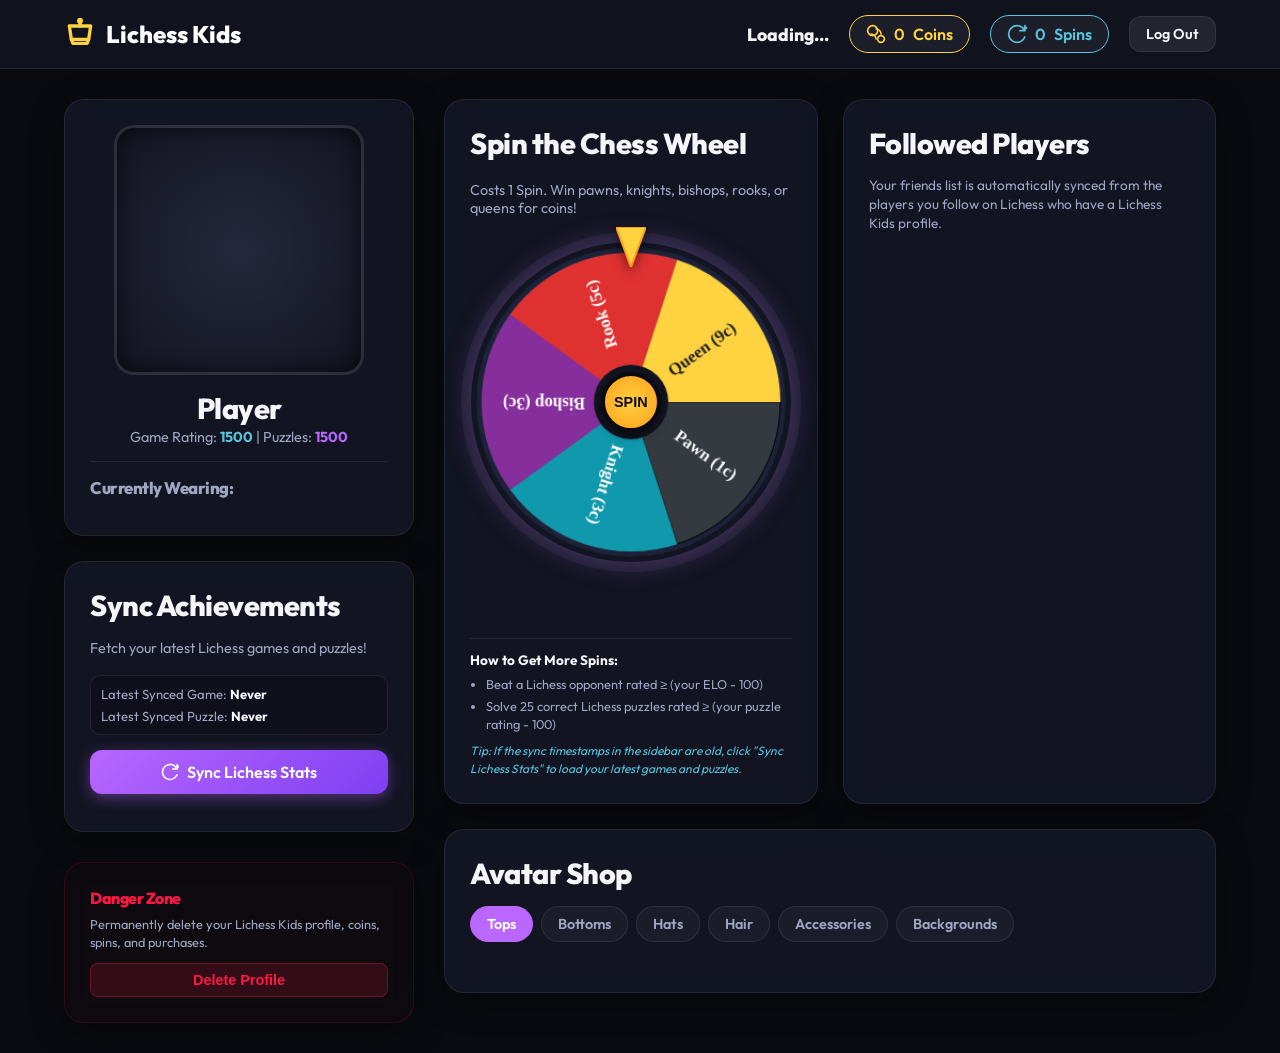
==== static/dashboard.html @ aee36e1f "Implement dual-timestamp incremental sync, update game query parameters, relocate spins criteria, an" ====
<!DOCTYPE html>
<html lang="en">
<head>
    <meta charset="UTF-8">
    <meta name="viewport" content="width=device-width, initial-scale=1.0">
    <title>Lichess Kids Dashboard</title>
    <link rel="stylesheet" href="/static/style.css">
    <style>
        /* Extra styles specific to dashboard layout */
        .shop-tab-content {
            display: none;
        }
        .shop-tab-content.active {
            display: grid;
        }
        .unequip-btn {
            background: rgba(255, 23, 68, 0.15);
            color: var(--error);
            border: 1px solid rgba(255, 23, 68, 0.3);
            border-radius: 8px;
            padding: 4px 8px;
            font-size: 0.8rem;
            cursor: pointer;
            font-weight: 600;
        }
        .unequip-btn:hover {
            background: rgba(255, 23, 68, 0.25);
        }
        .clickable-card {
            cursor: pointer;
            transition: transform 0.2s, box-shadow 0.2s, border-color 0.2s;
        }
        .clickable-card:hover {
            transform: translateY(-2px);
            box-shadow: 0 8px 30px var(--accent-glow);
            border-color: var(--accent);
        }
        .btn-danger {
            background: rgba(255, 23, 68, 0.15);
            color: var(--error);
            border: 1px solid rgba(255, 23, 68, 0.3);
            font-weight: 600;
            cursor: pointer;
            border-radius: 8px;
            transition: all 0.2s ease;
        }
        .btn-danger:hover {
            background: rgba(255, 23, 68, 0.25);
            border-color: rgba(255, 23, 68, 0.5);
            box-shadow: 0 4px 15px rgba(255, 23, 68, 0.2);
        }
    </style>
</head>
<body>
    <header>
        <div class="logo-container">
            <svg width="32" height="32" viewBox="0 0 24 24" fill="none" stroke="var(--queen-color)" stroke-width="2.5" stroke-linecap="round" stroke-linejoin="round"><path d="M4 6h16l-1.5 10H5.5L4 6z"></path><path d="m5.5 16 1.2 3h10.6l1.2-3"></path><path d="M12 2v4"></path><circle cx="12" cy="2" r="1"></circle></svg>
            Lichess Kids
        </div>
        <div class="user-status">
            <div id="username-display" style="font-weight: 800; font-size: 1.1rem; color: var(--text-primary);">Loading...</div>
            <div class="stat-chip coins-chip">
                <svg width="20" height="20" viewBox="0 0 24 24" fill="none" stroke="currentColor" stroke-width="2" stroke-linecap="round" stroke-linejoin="round"><circle cx="8" cy="8" r="6"></circle><circle cx="18" cy="18" r="4"></circle><path d="M12 18a6 6 0 0 0-6-6M18 12a6 6 0 0 0-6-6"></path></svg>
                <span id="coins-display">0</span> Coins
            </div>
            <div class="stat-chip spins-chip">
                <svg width="20" height="20" viewBox="0 0 24 24" fill="none" stroke="currentColor" stroke-width="2" stroke-linecap="round" stroke-linejoin="round"><path d="M21.5 2v6h-6M21.34 15.57a10 10 0 1 1-.57-8.38l5.67-5.67"></path></svg>
                <span id="spins-display">0</span> Spins
            </div>
            <button id="logout-btn" class="btn btn-secondary" style="padding: 8px 16px; font-size: 0.9rem;">Log Out</button>
        </div>
    </header>

    <div class="dashboard-layout">
        <!-- LEFT PANEL: PROFILE, AVATAR PREVIEW, AND SYNC -->
        <div style="display: flex; flex-direction: column; gap: 25px;">
            <!-- Profile / Avatar Section -->
            <div id="profile-card" class="glass-panel" style="display: flex; flex-direction: column; align-items: center; gap: 15px;">
                <div id="avatar-container" class="avatar-preview clickable-card"></div>
                <div style="text-align: center;">
                    <h2 id="profile-name" style="margin-bottom: 2px;">Player</h2>
                    <p style="color: var(--text-secondary); font-size: 0.9rem;">
                        Game Rating: <span id="game-rating" style="font-weight:700;color:var(--knight-color);">1500</span> | 
                        Puzzles: <span id="puzzle-rating" style="font-weight:700;color:var(--bishop-color);">1500</span>
                    </p>
                </div>

                <!-- Equipped Items List -->
                <div style="width: 100%; border-top: 1px solid var(--border-color); padding-top: 15px;">
                    <h3 style="font-size: 1.05rem; margin-bottom: 12px; color: var(--text-secondary);">Currently Wearing:</h3>
                    <div id="equipped-list" style="display: flex; flex-direction: column; gap: 8px;">
                        <!-- Dynamically filled -->
                    </div>
                </div>
            </div>

            <!-- Sync Stats Panel -->
            <div class="glass-panel">
                <h2>Sync Achievements</h2>
                <p style="color: var(--text-secondary); font-size: 0.9rem; line-height: 1.5; margin-bottom: 15px;">
                    Fetch your latest Lichess games and puzzles!
                </p>
                <div style="font-size: 0.82rem; color: var(--text-secondary); background: rgba(0,0,0,0.2); padding: 10px; border-radius: 10px; margin-bottom: 15px; border: 1px solid var(--border-color); display: flex; flex-direction: column; gap: 6px;">
                    <div>Latest Synced Game: <span id="latest-game-sync" style="font-weight: 700; color: var(--text-primary);">Never</span></div>
                    <div>Latest Synced Puzzle: <span id="latest-puzzle-sync" style="font-weight: 700; color: var(--text-primary);">Never</span></div>
                </div>
                <button id="sync-btn" class="btn btn-primary" style="width: 100%;">
                    <svg width="18" height="18" viewBox="0 0 24 24" fill="none" stroke="currentColor" stroke-width="2" stroke-linecap="round" stroke-linejoin="round"><path d="M21.5 2v6h-6M21.34 15.57a10 10 0 1 1-.57-8.38l5.67-5.67"></path></svg>
                    Sync Lichess Stats
                </button>
                <div id="sync-progress-container" style="display: none; width: 100%; height: 8px; background: rgba(255,255,255,0.1); border-radius: 4px; overflow: hidden; margin-top: 12px; border: 1px solid var(--border-color);">
                    <div id="sync-progress-bar" style="width: 0%; height: 100%; background: linear-gradient(90deg, var(--knight-color) 0%, var(--accent) 100%); transition: width 0.2s ease;"></div>
                </div>
                <div id="sync-status" style="margin-top: 12px; font-size: 0.9rem; font-weight: 600; text-align: center; color: var(--success);"></div>
            </div>

            <!-- Danger Zone Panel -->
            <div class="glass-panel" style="border: 1px solid rgba(255, 23, 68, 0.15); background: rgba(255, 23, 68, 0.02); margin-top: 5px;">
                <h3 style="color: var(--error); font-size: 1rem; margin-bottom: 8px;">Danger Zone</h3>
                <p style="color: var(--text-secondary); font-size: 0.8rem; margin-bottom: 12px; line-height: 1.4;">
                    Permanently delete your Lichess Kids profile, coins, spins, and purchases.
                </p>
                <button id="delete-profile-btn" class="btn-danger" style="width: 100%; padding: 8px 16px; font-size: 0.9rem;">
                    Delete Profile
                </button>
            </div>
        </div>

        <!-- RIGHT PANEL: SPIN WHEEL, SHOP, FRIENDS -->
        <div style="display: flex; flex-direction: column; gap: 25px;">
            <div style="display: grid; grid-template-columns: 1fr 1fr; gap: 25px;">
                <!-- SPIN THE WHEEL PANEL -->
                <div class="glass-panel wheel-container">
                    <h2 style="align-self: flex-start;">Spin the Chess Wheel</h2>
                    <p style="color: var(--text-secondary); font-size: 0.9rem; margin-top: -15px; margin-bottom: 5px; align-self: flex-start;">
                        Costs 1 Spin. Win pawns, knights, bishops, rooks, or queens for coins!
                    </p>
                    <div class="wheel-wrapper">
                        <div class="wheel-pointer">
                            <!-- SVG Pointer pointing down -->
                            <svg width="30" height="40" viewBox="0 0 30 40">
                                <polygon points="15,40 0,0 30,0" fill="#ffd23f" stroke="#ff9f1c" stroke-width="2" />
                            </svg>
                        </div>
                        <canvas id="wheel-canvas" class="wheel-canvas" width="300" height="300"></canvas>
                        <button id="spin-action-btn" class="wheel-spin-btn">SPIN</button>
                    </div>
                    <div id="spin-result" style="font-size: 1.2rem; font-weight: 800; min-height: 28px; text-align: center; color: var(--queen-color);"></div>

                    <!-- How to get more spins instructions -->
                    <div style="width: 100%; border-top: 1px solid var(--border-color); padding-top: 12px; margin-top: 8px; font-size: 0.8rem; line-height: 1.4; color: var(--text-secondary);">
                        <strong style="color: var(--text-primary); font-size: 0.85rem; display: block; margin-bottom: 6px;">How to Get More Spins:</strong>
                        <ul style="padding-left: 16px; margin-bottom: 8px; display: flex; flex-direction: column; gap: 4px;">
                            <li>Beat a Lichess opponent rated &ge; (your ELO - 100)</li>
                            <li>Solve 25 correct Lichess puzzles rated &ge; (your puzzle rating - 100)</li>
                        </ul>
                        <span style="font-style: italic; font-size: 0.75rem; color: var(--knight-color);">
                            Tip: If the sync timestamps in the sidebar are old, click "Sync Lichess Stats" to load your latest games and puzzles.
                        </span>
                    </div>
                </div>

                <!-- FRIENDS PANEL -->
                <div class="glass-panel" style="display: flex; flex-direction: column;">
                    <h2>Followed Players</h2>
                    <p style="font-size: 0.85rem; color: var(--text-secondary); margin-bottom: 15px; line-height: 1.4;">
                        Your friends list is automatically synced from the players you follow on Lichess who have a Lichess Kids profile.
                    </p>
                    <div id="friends-list-container" class="friends-list" style="flex-grow: 1; overflow-y: auto; max-height: 260px;">
                        <!-- Friends loaded here -->
                    </div>
                </div>
            </div>

            <!-- SHOP & INVENTORY PANEL -->
            <div class="glass-panel">
                <h2>Avatar Shop</h2>
                <div class="tabs-header">
                    <button class="tab-btn active" data-tab="top">Tops</button>
                    <button class="tab-btn" data-tab="bottom">Bottoms</button>
                    <button class="tab-btn" data-tab="hat">Hats</button>
                    <button class="tab-btn" data-tab="hair">Hair</button>
                    <button class="tab-btn" data-tab="accessory">Accessories</button>
                    <button class="tab-btn" data-tab="background">Backgrounds</button>
                </div>

                <!-- Shop Categories content -->
                <div id="shop-catalog-container">
                    <div class="shop-catalog shop-tab-content active" id="tab-top"></div>
                    <div class="shop-catalog shop-tab-content" id="tab-bottom"></div>
                    <div class="shop-catalog shop-tab-content" id="tab-hat"></div>
                    <div class="shop-catalog shop-tab-content" id="tab-hair"></div>
                    <div class="shop-catalog shop-tab-content" id="tab-accessory"></div>
                    <div class="shop-catalog shop-tab-content" id="tab-background"></div>
                </div>
            </div>
        </div>
    </div>

    <!-- Spin Success Confetti Overlay Modal -->
    <div id="spin-modal" style="display: none; position: fixed; top: 0; left: 0; width: 100vw; height: 100vh; background: rgba(0,0,0,0.8); z-index: 1000; align-items: center; justify-content: center;">
        <div class="glass-panel" style="max-width: 400px; width: 90%; text-align: center; padding: 40px 25px; border-color: var(--accent); box-shadow: 0 0 40px var(--accent-glow);">
            <div id="modal-chess-icon" style="font-size: 5rem; margin-bottom: 20px;">👑</div>
            <h2 id="modal-title" style="margin-bottom: 10px; font-size: 2rem;">You Got a Queen!</h2>
            <p id="modal-coins" style="font-size: 1.3rem; color: var(--queen-color); font-weight: 800; margin-bottom: 30px;">+9 Coins Added!</p>
            <button id="modal-close-btn" class="btn btn-primary" style="width: 100%;">Cool!</button>
        </div>
    </div>

    <script type="module">
        import { renderAvatar, initAssets } from '/static/avatar-renderer.js?v=2';

        let userProfile = null;
        let equipped = {};
        let inventory = [];

        // Spin Wheel Configuration
        const canvas = document.getElementById('wheel-canvas');
        const ctx = canvas.getContext('2d');
        const spinBtn = document.getElementById('spin-action-btn');
        const resultDiv = document.getElementById('spin-result');
        const segments = [
            { name: 'Pawn', color: '#343a40', textColor: '#f8f9fa', value: 1 },
            { name: 'Knight', color: '#1098ad', textColor: '#ffffff', value: 3 },
            { name: 'Bishop', color: '#862e9c', textColor: '#ffffff', value: 3 },
            { name: 'Rook', color: '#e03131', textColor: '#ffffff', value: 5 },
            { name: 'Queen', color: '#ffd23f', textColor: '#212529', value: 9 }
        ];
        const numSegments = segments.length;
        const segmentAngle = (2 * Math.PI) / numSegments;
        let startAngle = 0;
        let isSpinning = false;
        let spinAngleStart = 0;
        let spinTime = 0;
        let spinTimeTotal = 0;

        function drawWheel() {
            const centerX = canvas.width / 2;
            const centerY = canvas.height / 2;
            const radius = canvas.width / 2 - 10;

            ctx.clearRect(0, 0, canvas.width, canvas.height);

            // Draw shadow ring
            ctx.beginPath();
            ctx.arc(centerX, centerY, radius + 5, 0, 2 * Math.PI);
            ctx.fillStyle = '#1e2238';
            ctx.fill();

            for (let i = 0; i < numSegments; i++) {
                const angle = startAngle + i * segmentAngle;
                ctx.beginPath();
                ctx.moveTo(centerX, centerY);
                ctx.arc(centerX, centerY, radius, angle, angle + segmentAngle);
                ctx.lineTo(centerX, centerY);
                ctx.fillStyle = segments[i].color;
                ctx.fill();
                ctx.stroke();
                ctx.strokeStyle = 'rgba(255,255,255,0.05)';

                // Draw Text
                ctx.save();
                ctx.translate(centerX, centerY);
                ctx.rotate(angle + segmentAngle / 2);
                ctx.textAlign = 'right';
                ctx.textBaseline = 'middle';
                ctx.fillStyle = segments[i].textColor;
                ctx.font = '800 16px Outfit';
                
                // Add value label
                ctx.fillText(`${segments[i].name} (${segments[i].value}c)`, radius - 20, 0);
                ctx.restore();
            }

            // Draw center cap
            ctx.beginPath();
            ctx.arc(centerX, centerY, 35, 0, 2 * Math.PI);
            ctx.fillStyle = '#121420';
            ctx.fill();
            ctx.stroke();
            ctx.strokeStyle = '#ffd23f';
            ctx.lineWidth = 3;
        }

        function spinTo(landedPiece, callback) {
            if (isSpinning) return;
            isSpinning = true;
            resultDiv.innerText = '';
            
            const pieceIndices = { pawn: 0, knight: 1, bishop: 2, rook: 3, queen: 4 };
            const pieceIndex = pieceIndices[landedPiece];

            // Calculate ending angle
            // Pointer is at 270 degrees (3 * Math.PI / 2)
            // Sector size is segmentAngle
            // Target angle must position target segment under the pointer
            const targetAngle = (3 * Math.PI / 2) - (pieceIndex * segmentAngle + segmentAngle / 2);
            
            // Total spins: 5 rotations + offset to target
            const totalRotation = (2 * Math.PI * 6) + targetAngle - (startAngle % (2 * Math.PI));
            const duration = 4000; // 4 seconds
            const startTimestamp = performance.now();
            const initialStartAngle = startAngle;

            function animate(timestamp) {
                const elapsed = timestamp - startTimestamp;
                const progress = Math.min(elapsed / duration, 1);
                
                // Ease out cubic
                const easeOutProgress = 1 - Math.pow(1 - progress, 3);
                
                startAngle = initialStartAngle + easeOutProgress * totalRotation;
                drawWheel();

                if (progress < 1) {
                    requestAnimationFrame(animate);
                } else {
                    isSpinning = false;
                    startAngle = startAngle % (2 * Math.PI);
                    callback();
                }
            }

            requestAnimationFrame(animate);
        }

        // Initialize Wheel
        drawWheel();

        // -------------------------------------------------------------
        // PROFILE & STATE LOADING
        // -------------------------------------------------------------

        async function loadProfile() {
            try {
                const catalogRes = await fetch('/api/assets/catalog');
                const catalog = await catalogRes.json();
                initAssets(catalog);
            } catch (err) {
                console.error("Failed to load assets catalog:", err);
            }

            try {
                const res = await fetch('/api/profile');
                if (res.status === 401) {
                    window.location.href = '/login.html';
                    return;
                }
                const data = await res.json();
                userProfile = data.profile;
                equipped = data.equipped;
                inventory = data.inventory;

                // Update Header Status
                document.getElementById('username-display').innerText = userProfile.username;
                document.getElementById('profile-name').innerText = userProfile.username;
                document.getElementById('coins-display').innerText = userProfile.coins;
                document.getElementById('spins-display').innerText = userProfile.spins_available;

                // Update ratings
                document.getElementById('game-rating').innerText = userProfile.current_game_rating;
                document.getElementById('puzzle-rating').innerText = userProfile.current_puzzle_rating;

                // Update Game and Puzzle Sync timestamps
                const gameSyncEl = document.getElementById('latest-game-sync');
                const puzzleSyncEl = document.getElementById('latest-puzzle-sync');
                if (gameSyncEl) {
                    if (userProfile.last_game_sync > 0) {
                        const d = new Date(userProfile.last_game_sync);
                        gameSyncEl.innerText = d.toLocaleDateString() + ' ' + d.toLocaleTimeString([], {hour: '2-digit', minute:'2-digit'});
                    } else {
                        gameSyncEl.innerText = "Never";
                    }
                }
                if (puzzleSyncEl) {
                    if (userProfile.last_puzzle_sync > 0) {
                        const d = new Date(userProfile.last_puzzle_sync);
                        puzzleSyncEl.innerText = d.toLocaleDateString() + ' ' + d.toLocaleTimeString([], {hour: '2-digit', minute:'2-digit'});
                    } else {
                        puzzleSyncEl.innerText = "Never";
                    }
                }

                // Disable spin button if no spins
                spinBtn.disabled = userProfile.spins_available <= 0;

                // Render avatar
                renderAvatar(document.getElementById('avatar-container'), userProfile.avatar_base, equipped);

                // Update Equipped Clothes display
                updateEquippedList();

                // Make avatar container clickable to go to public profile page
                const avatarContainerEl = document.getElementById('avatar-container');
                if (avatarContainerEl) {
                    avatarContainerEl.onclick = () => {
                        window.location.href = `/user/${userProfile.username}`;
                    };
                }

                // Load shop catalog
                loadShop();
                
                // Load Friends List
                loadFriends();



            } catch (err) {
                console.error(err);
            }
        }

        function updateEquippedList() {
            const list = document.getElementById('equipped-list');
            list.innerHTML = '';

            const categories = [
                { id: 'top', label: 'Top' },
                { id: 'bottom', label: 'Bottom' },
                { id: 'hat', label: 'Hat' },
                { id: 'hair', label: 'Hair' },
                { id: 'accessory', label: 'Accessory' },
                { id: 'background', label: 'Background' }
            ];

            let equippedCount = 0;
            categories.forEach(cat => {
                const item = equipped[cat.id];
                if (item) {
                    equippedCount++;
                    const row = document.createElement('div');
                    row.style.display = 'flex';
                    row.style.justifyContent = 'space-between';
                    row.style.alignItems = 'center';
                    row.style.background = 'rgba(255,255,255,0.02)';
                    row.style.border = '1px solid var(--border-color)';
                    row.style.borderRadius = '10px';
                    row.style.padding = '6px 12px';
                    
                    const name = item.replace(/_/g, ' ').replace(/\b\w/g, c => c.toUpperCase());
                    row.innerHTML = `
                        <span style="font-size:0.9rem;"><strong style="color:var(--text-secondary);">${cat.label}:</strong> ${name}</span>
                        <button class="unequip-btn" data-category="${cat.id}">Take Off</button>
                    `;
                    list.appendChild(row);
                }
            });

            if (equippedCount === 0) {
                list.innerHTML = '<p style="color:var(--text-secondary);font-size:0.9rem;text-align:center;">Wearing nothing extra!</p>';
            }

            // Hook unequip buttons
            document.querySelectorAll('.unequip-btn').forEach(btn => {
                btn.addEventListener('click', () => unequipItem(btn.dataset.category));
            });
        }

        // -------------------------------------------------------------
        // SPIN ACTION
        // -------------------------------------------------------------

        spinBtn.addEventListener('click', async () => {
            if (isSpinning || userProfile.spins_available <= 0) return;
            
            try {
                const res = await fetch('/api/spin', { method: 'POST' });
                const data = await res.json();
                
                if (data.success) {
                    // Update stats immediately
                    document.getElementById('spins-display').innerText = data.current_spins;
                    userProfile.spins_available = data.current_spins;
                    spinBtn.disabled = data.current_spins <= 0;

                    spinTo(data.piece, () => {
                        // Animation complete, show result modal
                        showResultModal(data.piece, data.coins_won);
                        
                        // Update coins display
                        document.getElementById('coins-display').innerText = data.current_coins;
                        userProfile.coins = data.current_coins;
                        loadShop(); // reload shop catalog to update buy buttons
                    });
                } else {
                    alert(data.error || 'Failed to spin');
                }
            } catch (err) {
                console.error(err);
            }
        });

        const modal = document.getElementById('spin-modal');
        function showResultModal(piece, coins) {
            const pieceIcons = { pawn: '♟️', knight: '♞', bishop: '♝', rook: '♜', queen: '👑' };
            document.getElementById('modal-chess-icon').innerText = pieceIcons[piece] || '👑';
            
            const capitalizedPiece = piece.charAt(0).toUpperCase() + piece.slice(1);
            document.getElementById('modal-title').innerText = `You Got a ${capitalizedPiece}!`;
            document.getElementById('modal-coins').innerText = `+${coins} Coins Added!`;
            
            modal.style.display = 'flex';
        }

        document.getElementById('modal-close-btn').addEventListener('click', () => {
            modal.style.display = 'none';
        });

        // -------------------------------------------------------------
        // SHOP CATALOG & TAB HANDLING
        // -------------------------------------------------------------

        const tabs = document.querySelectorAll('.tab-btn');
        tabs.forEach(tab => {
            tab.addEventListener('click', () => {
                tabs.forEach(t => t.classList.remove('active'));
                tab.classList.add('active');

                const targetTab = tab.dataset.tab;
                document.querySelectorAll('.shop-tab-content').forEach(c => c.classList.remove('active'));
                document.getElementById(`tab-${targetTab}`).classList.add('active');
            });
        });

        async function loadShop() {
            try {
                const res = await fetch('/api/shop');
                const items = await res.json();
                
                // Group items by category
                const groups = { top: [], bottom: [], hat: [], hair: [], accessory: [], background: [] };
                items.forEach(item => {
                    if (groups[item.category]) {
                        groups[item.category].push(item);
                    }
                });

                // Clear and render each catalog container
                Object.keys(groups).forEach(cat => {
                    const catalog = document.getElementById(`tab-${cat}`);
                    catalog.innerHTML = '';

                    groups[cat].forEach(item => {
                        const card = document.createElement('div');
                        card.className = 'shop-item-card';

                        let actionBtn = '';
                        if (item.owned) {
                            const isEquipped = equipped[item.category] === item.id;
                            if (isEquipped) {
                                actionBtn = `<button class="btn btn-secondary" style="padding: 6px 12px; font-size:0.85rem; width:100%; border-color:var(--success); color:var(--success);" disabled>Equipped</button>`;
                            } else {
                                actionBtn = `<button class="btn btn-secondary equip-action-btn" data-id="${item.id}" data-category="${item.category}" style="padding: 6px 12px; font-size:0.85rem; width:100%;">Wear</button>`;
                            }
                        } else {
                            const canAfford = userProfile.coins >= item.price;
                            actionBtn = `<button class="btn btn-primary buy-action-btn" data-id="${item.id}" style="padding: 6px 12px; font-size:0.85rem; width:100%;" ${canAfford ? '' : 'disabled'}>Buy</button>`;
                        }

                        // SVG mock icon
                        card.innerHTML = `
                            <div class="shop-item-preview" id="svg-shop-${item.id}"></div>
                            <div class="shop-item-name">${item.name}</div>
                            <div class="shop-item-price">
                                <svg width="14" height="14" viewBox="0 0 24 24" fill="none" stroke="currentColor" stroke-width="3"><circle cx="8" cy="8" r="6"></circle><circle cx="18" cy="18" r="4"></circle><path d="M12 18a6 6 0 0 0-6-6M18 12a6 6 0 0 0-6-6"></path></svg>
                                ${item.price}
                            </div>
                            ${actionBtn}
                        `;
                        catalog.appendChild(card);

                        // Render item miniature preview inside shop card
                        renderItemPreview(document.getElementById(`svg-shop-${item.id}`), item.id, item.category);
                    });
                });

                // Hook action buttons
                document.querySelectorAll('.buy-action-btn').forEach(btn => {
                    btn.addEventListener('click', () => buyItem(btn.dataset.id));
                });
                document.querySelectorAll('.equip-action-btn').forEach(btn => {
                    btn.addEventListener('click', () => equipItem(btn.dataset.category, btn.dataset.id));
                });

            } catch (err) {
                console.error(err);
            }
        }

        // Inline item miniatures rendering
        import { renderAvatar as drawMiniItem } from '/static/avatar-renderer.js?v=2';
        function renderItemPreview(element, itemId, category) {
            // Reuses renderAvatar but renders it on user's actual base avatar so they see how it looks
            const equippedMock = {};
            equippedMock[category] = itemId;
            if (category === 'background') {
                drawMiniItem(element, '', equippedMock);
            } else {
                const base = (userProfile && userProfile.avatar_base) ? userProfile.avatar_base : 'cat';
                drawMiniItem(element, base, equippedMock);
            }
        }

        async function buyItem(itemId) {
            try {
                const res = await fetch('/api/buy', {
                    method: 'POST',
                    headers: { 'Content-Type': 'application/json' },
                    body: JSON.stringify({ item_id: itemId })
                });
                const data = await res.json();
                if (data.success) {
                    // Update coins and reload profile
                    loadProfile();
                } else {
                    alert(data.error || 'Failed to purchase item');
                }
            } catch (err) {
                console.error(err);
            }
        }

        async function equipItem(category, itemId) {
            try {
                const res = await fetch('/api/equip', {
                    method: 'POST',
                    headers: { 'Content-Type': 'application/json' },
                    body: JSON.stringify({ category: category, item_id: itemId })
                });
                const data = await res.json();
                if (data.success) {
                    loadProfile();
                } else {
                    alert(data.error || 'Failed to equip item');
                }
            } catch (err) {
                console.error(err);
            }
        }

        async function unequipItem(category) {
            try {
                const res = await fetch('/api/equip', {
                    method: 'POST',
                    headers: { 'Content-Type': 'application/json' },
                    body: JSON.stringify({ category: category, item_id: null })
                });
                const data = await res.json();
                if (data.success) {
                    loadProfile();
                } else {
                    alert(data.error || 'Failed to unequip item');
                }
            } catch (err) {
                console.error(err);
            }
        }

        // -------------------------------------------------------------
        // LICHESS STATS SYNCHRONIZATION
        // -------------------------------------------------------------

        const syncBtn = document.getElementById('sync-btn');
        const syncStatus = document.getElementById('sync-status');

        syncBtn.addEventListener('click', async () => {
            syncBtn.disabled = true;
            syncStatus.style.color = 'var(--text-secondary)';
            syncStatus.innerText = 'Connecting to Lichess API...';
            
            const progressContainer = document.getElementById('sync-progress-container');
            const progressBar = document.getElementById('sync-progress-bar');
            
            progressContainer.style.display = 'block';
            progressBar.style.width = '0%';
            
            let progress = 0;
            const progressInterval = setInterval(() => {
                if (progress < 40) {
                    progress += 5;
                } else if (progress < 70) {
                    progress += 2;
                } else if (progress < 90) {
                    progress += 0.5;
                }
                progressBar.style.width = `${progress}%`;
            }, 100);
            
            try {
                const res = await fetch('/api/claim-sync', { method: 'POST' });
                const data = await res.json();
                
                clearInterval(progressInterval);
                progressBar.style.width = '100%';
                setTimeout(() => {
                    progressContainer.style.display = 'none';
                }, 300);

                if (data.success) {
                    let totalSpins = data.games_sync_spins + data.puzzles_sync_spins;
                    
                    syncStatus.style.color = 'var(--success)';
                    syncStatus.innerText = `Sync Complete! Earned ${totalSpins} spins. Found ${data.games_eligible} games won & ${data.puzzles_eligible} puzzles solved meeting criteria.`;
                    
                    // Reload profile to update spins balance and sync timestamp
                    loadProfile();
                } else {
                    syncStatus.style.color = 'var(--error)';
                    syncStatus.innerText = `Sync Failed: ${data.error}`;
                }
            } catch (err) {
                clearInterval(progressInterval);
                progressBar.style.width = '0%';
                progressContainer.style.display = 'none';
                console.error(err);
                syncStatus.style.color = 'var(--error)';
                syncStatus.innerText = 'Sync Failed: Server error';
            } finally {
                syncBtn.disabled = false;
            }
        });

        // -------------------------------------------------------------
        // FRIENDS LIST
        // -------------------------------------------------------------

        const friendsList = document.getElementById('friends-list-container');

        async function loadFriends() {
            try {
                const res = await fetch('/api/friends');
                const friends = await res.json();
                friendsList.innerHTML = '';

                if (friends.length === 0) {
                    friendsList.innerHTML = '<p style="color:var(--text-secondary);font-size:0.9rem;text-align:center;margin-top:20px;">No followed players found with a Lichess Kids profile.</p>';
                    return;
                }

                friends.forEach(friend => {
                    const card = document.createElement('div');
                    card.className = 'friend-card';
                    card.innerHTML = `
                        <div class="friend-info">
                            <div class="friend-mini-avatar" id="svg-friend-${friend.username}"></div>
                            <div class="friend-meta">
                                <h3>${friend.username}</h3>
                                <p>Game: ${friend.current_game_rating} | Puzzles: ${friend.current_puzzle_rating}</p>
                            </div>
                        </div>
                        <div style="display:flex; gap:10px; align-items:center;">
                            <a href="${friend.lichess_url}" target="_blank" class="btn btn-secondary" style="padding: 6px 12px; font-size: 0.8rem; border-color: var(--knight-color); color: var(--knight-color);">Lichess</a>
                        </div>
                    `;
                    friendsList.appendChild(card);

                    // Render friend's miniature avatar
                    const avatarContainer = document.getElementById(`svg-friend-${friend.username}`);
                    renderAvatar(avatarContainer, friend.avatar_base, friend.equipped);
                });

            } catch (err) {
                console.error(err);
            }
        }



        // -------------------------------------------------------------
        // LOG OUT
        // -------------------------------------------------------------

        document.getElementById('logout-btn').addEventListener('click', async () => {
            try {
                const res = await fetch('/api/logout', { method: 'POST' });
                const data = await res.json();
                if (data.success) {
                    window.location.href = '/login.html';
                }
            } catch (err) {
                console.error(err);
            }
        });

        // -------------------------------------------------------------
        // DELETE PROFILE
        // -------------------------------------------------------------

        const deleteProfileBtn = document.getElementById('delete-profile-btn');
        if (deleteProfileBtn) {
            deleteProfileBtn.addEventListener('click', async () => {
                const confirmed = confirm("Are you absolutely sure you want to delete your profile? This cannot be undone.");
                if (!confirmed) return;
                
                const secondConfirmed = confirm("This will permanently erase all your Lichess Kids achievements, coins, spins, and purchased accessories. Press OK to confirm deletion.");
                if (!secondConfirmed) return;
                
                try {
                    const res = await fetch('/api/profile', { method: 'DELETE' });
                    const data = await res.json();
                    if (data.success) {
                        alert("Your profile has been successfully deleted.");
                        window.location.href = '/login.html';
                    } else {
                        alert(`Failed to delete profile: ${data.error}`);
                    }
                } catch (err) {
                    console.error(err);
                    alert("An error occurred while deleting your profile.");
                }
            });
        }

        // Initial Load
        loadProfile();

    </script>
</body>
</html>
---- static/style.css ----
/* CSS Design System for Lichess Kids */
@import url('https://fonts.googleapis.com/css2?family=Outfit:wght@300;400;600;800&display=swap');

:root {
    --bg-primary: #0a0b10;
    --bg-secondary: #121420;
    --bg-card: rgba(22, 25, 42, 0.7);
    --border-color: rgba(255, 255, 255, 0.08);
    
    --text-primary: #f5f6fa;
    --text-secondary: #a0a5c1;
    
    /* Chess Pieces and Theme Colors */
    --pawn-color: #9ab4c9;
    --knight-color: #58c4dc;
    --bishop-color: #b967ff;
    --rook-color: #ff5773;
    --queen-color: #ffd23f;
    
    --accent: #b967ff;
    --accent-glow: rgba(185, 103, 255, 0.4);
    
    --success: #00e676;
    --error: #ff1744;
    
    --font-main: 'Outfit', sans-serif;
    --glass-shadow: 0 8px 32px 0 rgba(0, 0, 0, 0.37);
}

* {
    box-sizing: border-box;
    margin: 0;
    padding: 0;
}

body {
    background-color: var(--bg-primary);
    color: var(--text-primary);
    font-family: var(--font-main);
    min-height: 100vh;
    display: flex;
    flex-direction: column;
    overflow-x: hidden;
}

/* Glassmorphism Card Style */
.glass-panel {
    background: var(--bg-card);
    backdrop-filter: blur(12px);
    -webkit-backdrop-filter: blur(12px);
    border: 1px solid var(--border-color);
    border-radius: 20px;
    padding: 25px;
    box-shadow: var(--glass-shadow);
    transition: all 0.3s cubic-bezier(0.25, 0.8, 0.25, 1);
}

.glass-panel:hover {
    border-color: rgba(255, 255, 255, 0.15);
}

/* Typography styling */
h1, h2, h3, h4 {
    font-weight: 800;
    letter-spacing: -0.5px;
}

h1 {
    font-size: 2.5rem;
    background: linear-gradient(135deg, #ffd23f 0%, #b967ff 100%);
    -webkit-background-clip: text;
    -webkit-text-fill-color: transparent;
}

h2 {
    font-size: 1.8rem;
    margin-bottom: 15px;
    color: var(--text-primary);
}

/* Buttons */
.btn {
    font-family: var(--font-main);
    font-weight: 600;
    font-size: 1rem;
    padding: 12px 24px;
    border-radius: 12px;
    border: none;
    cursor: pointer;
    transition: all 0.2s ease-in-out;
    display: inline-flex;
    align-items: center;
    justify-content: center;
    gap: 8px;
}

.btn-primary {
    background: linear-gradient(135deg, #b967ff 0%, #7e3ff2 100%);
    color: white;
    box-shadow: 0 4px 15px var(--accent-glow);
}

.btn-primary:hover {
    transform: translateY(-2px);
    box-shadow: 0 6px 20px rgba(185, 103, 255, 0.6);
}

.btn-secondary {
    background: rgba(255, 255, 255, 0.08);
    color: var(--text-primary);
    border: 1px solid var(--border-color);
}

.btn-secondary:hover {
    background: rgba(255, 255, 255, 0.15);
    transform: translateY(-2px);
}

.btn-danger {
    background: linear-gradient(135deg, #ff1744 0%, #d50000 100%);
    color: white;
}

.btn-danger:hover {
    transform: translateY(-2px);
    box-shadow: 0 4px 15px rgba(255, 23, 68, 0.4);
}

.btn:disabled {
    opacity: 0.5;
    cursor: not-allowed;
    transform: none !important;
    box-shadow: none !important;
}

/* Inputs */
.input-field {
    width: 100%;
    padding: 12px 18px;
    background: rgba(255, 255, 255, 0.05);
    border: 1px solid var(--border-color);
    border-radius: 12px;
    color: var(--text-primary);
    font-family: var(--font-main);
    font-size: 1rem;
    transition: all 0.2s ease;
}

.input-field:focus {
    outline: none;
    border-color: var(--accent);
    background: rgba(255, 255, 255, 0.08);
    box-shadow: 0 0 10px rgba(185, 103, 255, 0.2);
}

/* Navigation / Header */
header {
    background: rgba(18, 20, 32, 0.85);
    backdrop-filter: blur(10px);
    border-bottom: 1px solid var(--border-color);
    padding: 15px 5%;
    display: flex;
    justify-content: space-between;
    align-items: center;
    position: sticky;
    top: 0;
    z-index: 100;
}

.logo-container {
    display: flex;
    align-items: center;
    gap: 10px;
    font-weight: 800;
    font-size: 1.5rem;
    color: white;
}

.user-status {
    display: flex;
    align-items: center;
    gap: 20px;
}

.stat-chip {
    background: rgba(255, 255, 255, 0.05);
    border: 1px solid var(--border-color);
    border-radius: 30px;
    padding: 8px 16px;
    display: flex;
    align-items: center;
    gap: 8px;
    font-weight: 600;
}

.stat-chip.coins-chip {
    border-color: var(--queen-color);
    color: var(--queen-color);
}

.stat-chip.spins-chip {
    border-color: var(--knight-color);
    color: var(--knight-color);
}

/* Avatar Preview Layer Stacking */
.avatar-preview {
    position: relative;
    width: 250px;
    height: 250px;
    border-radius: 20px;
    overflow: hidden;
    background: radial-gradient(circle, #25283d 0%, #121420 100%);
    border: 3px solid rgba(255, 255, 255, 0.1);
    box-shadow: inset 0 0 20px rgba(0,0,0,0.6);
}

.avatar-preview .avatar-layer {
    position: absolute;
    top: 0;
    left: 0;
    width: 100%;
    height: 100%;
    object-fit: contain;
    pointer-events: none;
}

/* Layer Z-indices */
.layer-background { z-index: 1; }
.layer-accessory-back { z-index: 2; }
.layer-base { z-index: 3; }
.layer-hair { z-index: 4; }
.layer-top { z-index: 5; }
.layer-bottom { z-index: 6; }
.layer-hat { z-index: 7; }
.layer-accessory-front { z-index: 8; }

/* Grid systems */
.grid-container {
    display: grid;
    grid-template-columns: repeat(auto-fit, minmax(280px, 1fr));
    gap: 25px;
    padding: 20px 0;
}

/* Dashboard sections layout */
.dashboard-layout {
    display: grid;
    grid-template-columns: 350px 1fr;
    gap: 30px;
    width: 90%;
    margin: 30px auto;
    flex-grow: 1;
}

@media (max-width: 950px) {
    .dashboard-layout {
        grid-template-columns: 1fr;
    }
}

/* Spin Wheel styling */
.wheel-container {
    display: flex;
    flex-direction: column;
    align-items: center;
    justify-content: center;
    gap: 20px;
}

.wheel-wrapper {
    position: relative;
    width: 320px;
    height: 320px;
}

.wheel-canvas {
    width: 100%;
    height: 100%;
    border-radius: 50%;
    box-shadow: 0 0 30px rgba(185, 103, 255, 0.3), 0 0 0 10px rgba(255, 255, 255, 0.05);
}

.wheel-pointer {
    position: absolute;
    top: -15px;
    left: 50%;
    transform: translateX(-50%);
    width: 30px;
    height: 40px;
    z-index: 10;
    filter: drop-shadow(0 4px 6px rgba(0,0,0,0.5));
}

.wheel-spin-btn {
    position: absolute;
    top: 50%;
    left: 50%;
    transform: translate(-50%, -50%);
    width: 60px;
    height: 60px;
    border-radius: 50%;
    background: radial-gradient(circle, #ffd23f 0%, #ff9f1c 100%);
    border: 4px solid var(--bg-primary);
    box-shadow: 0 4px 10px rgba(0,0,0,0.5);
    z-index: 11;
    color: var(--bg-primary);
    font-weight: 800;
    font-size: 0.9rem;
    cursor: pointer;
    display: flex;
    align-items: center;
    justify-content: center;
    transition: all 0.1s ease;
}

.wheel-spin-btn:active {
    transform: translate(-50%, -50%) scale(0.9);
}

.wheel-spin-btn:disabled {
    background: #494949;
    color: #888888;
    border-color: #333333;
    box-shadow: none;
    cursor: not-allowed;
    transform: translate(-50%, -50%) scale(1) !important;
}

/* Shop and catalog items */
.shop-catalog {
    display: grid;
    grid-template-columns: repeat(auto-fill, minmax(160px, 1fr));
    gap: 15px;
    max-height: 400px;
    overflow-y: auto;
    padding-right: 5px;
}

.shop-item-card {
    background: rgba(255, 255, 255, 0.03);
    border: 1px solid var(--border-color);
    border-radius: 15px;
    padding: 15px;
    display: flex;
    flex-direction: column;
    align-items: center;
    justify-content: space-between;
    gap: 10px;
    text-align: center;
    transition: all 0.2s ease;
}

.shop-item-card:hover {
    background: rgba(255, 255, 255, 0.06);
    border-color: rgba(255, 255, 255, 0.15);
}

.shop-item-preview {
    width: 70px;
    height: 70px;
    display: flex;
    align-items: center;
    justify-content: center;
    border-radius: 10px;
    background: rgba(255, 255, 255, 0.05);
}

.shop-item-name {
    font-size: 0.9rem;
    font-weight: 600;
}

.shop-item-price {
    color: var(--queen-color);
    font-weight: 800;
    display: flex;
    align-items: center;
    gap: 4px;
}

/* Category Tabs */
.tabs-header {
    display: flex;
    gap: 8px;
    margin-bottom: 20px;
    overflow-x: auto;
    padding-bottom: 5px;
}

.tab-btn {
    background: rgba(255, 255, 255, 0.04);
    border: 1px solid var(--border-color);
    color: var(--text-secondary);
    padding: 8px 16px;
    border-radius: 20px;
    cursor: pointer;
    font-family: var(--font-main);
    font-weight: 600;
    font-size: 0.9rem;
    white-space: nowrap;
    transition: all 0.2s ease;
}

.tab-btn.active {
    background: var(--accent);
    color: white;
    border-color: var(--accent);
}

/* Friends Page layout */
.friends-list {
    display: flex;
    flex-direction: column;
    gap: 15px;
}

.friend-card {
    display: flex;
    align-items: center;
    justify-content: space-between;
    padding: 15px 20px;
    background: rgba(255, 255, 255, 0.03);
    border: 1px solid var(--border-color);
    border-radius: 15px;
}

.friend-info {
    display: flex;
    align-items: center;
    gap: 15px;
}

.friend-mini-avatar {
    width: 50px;
    height: 50px;
    border-radius: 10px;
    overflow: hidden;
    background: #1e2030;
    position: relative;
    border: 1px solid rgba(255, 255, 255, 0.1);
}

.friend-meta h3 {
    font-size: 1.1rem;
    font-weight: 700;
}

.friend-meta p {
    font-size: 0.85rem;
    color: var(--text-secondary);
}

/* Lichess Account Selection screen */
.login-container {
    max-width: 450px;
    margin: 80px auto;
    text-align: center;
    display: flex;
    flex-direction: column;
    gap: 25px;
}

.select-avatar-container {
    max-width: 800px;
    margin: 50px auto;
    text-align: center;
}

.avatar-grid {
    display: grid;
    grid-template-columns: repeat(auto-fit, minmax(130px, 1fr));
    gap: 20px;
    margin: 30px 0;
}

.avatar-select-card {
    background: rgba(255,255,255,0.03);
    border: 2px solid var(--border-color);
    border-radius: 15px;
    padding: 20px;
    cursor: pointer;
    transition: all 0.2s ease;
    display: flex;
    flex-direction: column;
    align-items: center;
    gap: 10px;
}

.avatar-select-card:hover {
    border-color: rgba(185, 103, 255, 0.5);
    background: rgba(185, 103, 255, 0.05);
    transform: translateY(-5px);
}

.avatar-select-card.selected {
    border-color: var(--accent);
    background: rgba(185, 103, 255, 0.1);
    box-shadow: 0 0 15px rgba(185, 103, 255, 0.3);
}

.avatar-select-icon {
    width: 80px;
    height: 80px;
}

/* Custom Scrollbar */
::-webkit-scrollbar {
    width: 6px;
    height: 6px;
}

::-webkit-scrollbar-track {
    background: transparent;
}

::-webkit-scrollbar-thumb {
    background: rgba(255, 255, 255, 0.1);
    border-radius: 3px;
}

::-webkit-scrollbar-thumb:hover {
    background: rgba(255, 255, 255, 0.2);
}
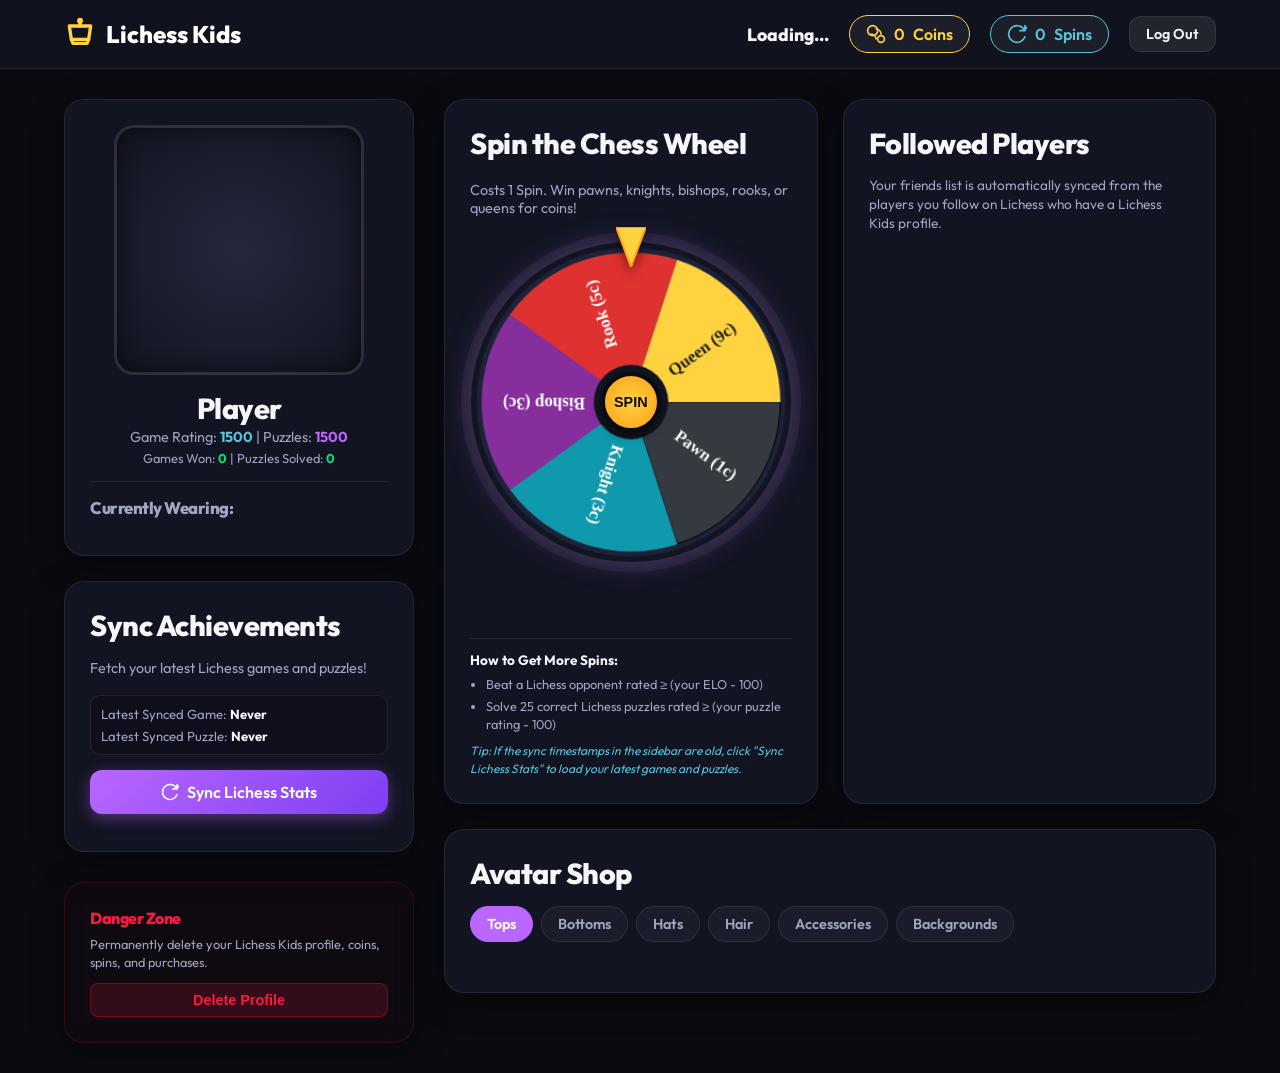
==== commit f35b8a5a: "Display total games and puzzles meeting the criteria under ELO ratings on dashboard and public profi" ====
--- a/static/dashboard.html
+++ b/static/dashboard.html
@@ -79,9 +79,13 @@
                 <div id="avatar-container" class="avatar-preview clickable-card"></div>
                 <div style="text-align: center;">
                     <h2 id="profile-name" style="margin-bottom: 2px;">Player</h2>
-                    <p style="color: var(--text-secondary); font-size: 0.9rem;">
+                    <p style="color: var(--text-secondary); font-size: 0.9rem; margin-bottom: 4px;">
                         Game Rating: <span id="game-rating" style="font-weight:700;color:var(--knight-color);">1500</span> | 
                         Puzzles: <span id="puzzle-rating" style="font-weight:700;color:var(--bishop-color);">1500</span>
+                    </p>
+                    <p style="color: var(--text-secondary); font-size: 0.8rem; margin-top: 0;">
+                        Games Won: <span id="total-games-won" style="font-weight:700;color:var(--success);">0</span> | 
+                        Puzzles Solved: <span id="total-puzzles-solved" style="font-weight:700;color:var(--success);">0</span>
                     </p>
                 </div>
 
@@ -357,9 +361,11 @@
                 document.getElementById('coins-display').innerText = userProfile.coins;
                 document.getElementById('spins-display').innerText = userProfile.spins_available;
 
-                // Update ratings
+                // Update ratings and total counts
                 document.getElementById('game-rating').innerText = userProfile.current_game_rating;
                 document.getElementById('puzzle-rating').innerText = userProfile.current_puzzle_rating;
+                document.getElementById('total-games-won').innerText = userProfile.total_games_claimed;
+                document.getElementById('total-puzzles-solved').innerText = userProfile.total_puzzles_claimed;
 
                 // Update Game and Puzzle Sync timestamps
                 const gameSyncEl = document.getElementById('latest-game-sync');
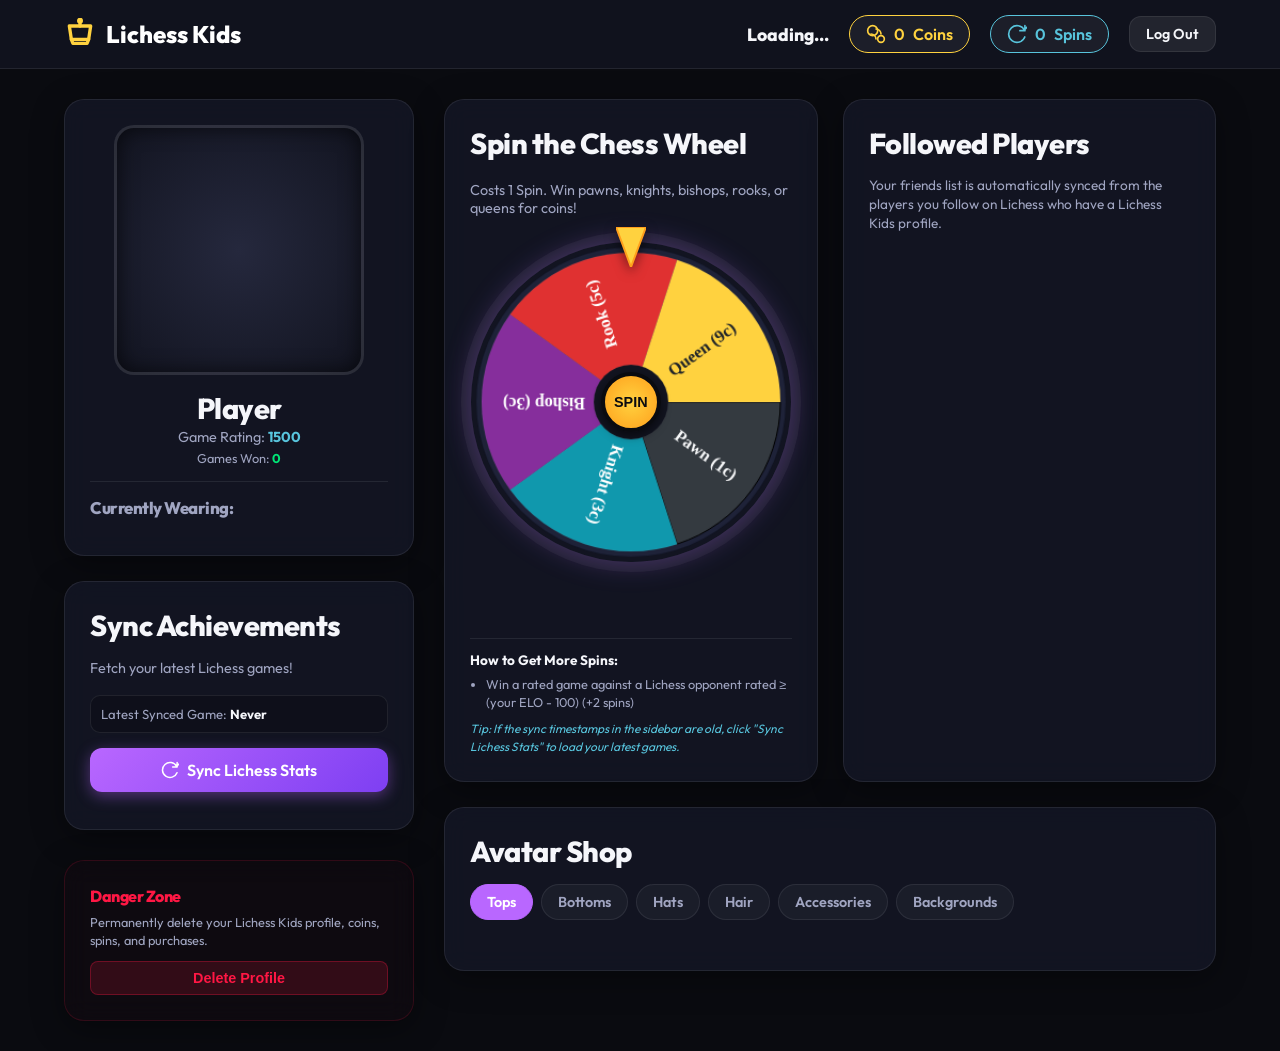
==== commit 293fd457: "Remove all Lichess puzzle achievements, tracking, ELO, and spin awards from the codebase, and update" ====
--- a/static/dashboard.html
+++ b/static/dashboard.html
@@ -80,12 +80,10 @@
                 <div style="text-align: center;">
                     <h2 id="profile-name" style="margin-bottom: 2px;">Player</h2>
                     <p style="color: var(--text-secondary); font-size: 0.9rem; margin-bottom: 4px;">
-                        Game Rating: <span id="game-rating" style="font-weight:700;color:var(--knight-color);">1500</span> | 
-                        Puzzles: <span id="puzzle-rating" style="font-weight:700;color:var(--bishop-color);">1500</span>
+                        Game Rating: <span id="game-rating" style="font-weight:700;color:var(--knight-color);">1500</span>
                     </p>
                     <p style="color: var(--text-secondary); font-size: 0.8rem; margin-top: 0;">
-                        Games Won: <span id="total-games-won" style="font-weight:700;color:var(--success);">0</span> | 
-                        Puzzles Solved: <span id="total-puzzles-solved" style="font-weight:700;color:var(--success);">0</span>
+                        Games Won: <span id="total-games-won" style="font-weight:700;color:var(--success);">0</span>
                     </p>
                 </div>
 
@@ -102,11 +100,10 @@
             <div class="glass-panel">
                 <h2>Sync Achievements</h2>
                 <p style="color: var(--text-secondary); font-size: 0.9rem; line-height: 1.5; margin-bottom: 15px;">
-                    Fetch your latest Lichess games and puzzles!
+                    Fetch your latest Lichess games!
                 </p>
                 <div style="font-size: 0.82rem; color: var(--text-secondary); background: rgba(0,0,0,0.2); padding: 10px; border-radius: 10px; margin-bottom: 15px; border: 1px solid var(--border-color); display: flex; flex-direction: column; gap: 6px;">
                     <div>Latest Synced Game: <span id="latest-game-sync" style="font-weight: 700; color: var(--text-primary);">Never</span></div>
-                    <div>Latest Synced Puzzle: <span id="latest-puzzle-sync" style="font-weight: 700; color: var(--text-primary);">Never</span></div>
                 </div>
                 <button id="sync-btn" class="btn btn-primary" style="width: 100%;">
                     <svg width="18" height="18" viewBox="0 0 24 24" fill="none" stroke="currentColor" stroke-width="2" stroke-linecap="round" stroke-linejoin="round"><path d="M21.5 2v6h-6M21.34 15.57a10 10 0 1 1-.57-8.38l5.67-5.67"></path></svg>
@@ -155,11 +152,10 @@
                     <div style="width: 100%; border-top: 1px solid var(--border-color); padding-top: 12px; margin-top: 8px; font-size: 0.8rem; line-height: 1.4; color: var(--text-secondary);">
                         <strong style="color: var(--text-primary); font-size: 0.85rem; display: block; margin-bottom: 6px;">How to Get More Spins:</strong>
                         <ul style="padding-left: 16px; margin-bottom: 8px; display: flex; flex-direction: column; gap: 4px;">
-                            <li>Beat a Lichess opponent rated &ge; (your ELO - 100)</li>
-                            <li>Solve 25 correct Lichess puzzles rated &ge; (your puzzle rating - 100)</li>
+                            <li>Win a rated game against a Lichess opponent rated &ge; (your ELO - 100) (+2 spins)</li>
                         </ul>
                         <span style="font-style: italic; font-size: 0.75rem; color: var(--knight-color);">
-                            Tip: If the sync timestamps in the sidebar are old, click "Sync Lichess Stats" to load your latest games and puzzles.
+                            Tip: If the sync timestamps in the sidebar are old, click "Sync Lichess Stats" to load your latest games.
                         </span>
                     </div>
                 </div>
@@ -363,27 +359,16 @@
 
                 // Update ratings and total counts
                 document.getElementById('game-rating').innerText = userProfile.current_game_rating;
-                document.getElementById('puzzle-rating').innerText = userProfile.current_puzzle_rating;
                 document.getElementById('total-games-won').innerText = userProfile.total_games_claimed;
-                document.getElementById('total-puzzles-solved').innerText = userProfile.total_puzzles_claimed;
-
-                // Update Game and Puzzle Sync timestamps
+
+                // Update Game Sync timestamps
                 const gameSyncEl = document.getElementById('latest-game-sync');
-                const puzzleSyncEl = document.getElementById('latest-puzzle-sync');
                 if (gameSyncEl) {
                     if (userProfile.last_game_sync > 0) {
                         const d = new Date(userProfile.last_game_sync);
                         gameSyncEl.innerText = d.toLocaleDateString() + ' ' + d.toLocaleTimeString([], {hour: '2-digit', minute:'2-digit'});
                     } else {
                         gameSyncEl.innerText = "Never";
-                    }
-                }
-                if (puzzleSyncEl) {
-                    if (userProfile.last_puzzle_sync > 0) {
-                        const d = new Date(userProfile.last_puzzle_sync);
-                        puzzleSyncEl.innerText = d.toLocaleDateString() + ' ' + d.toLocaleTimeString([], {hour: '2-digit', minute:'2-digit'});
-                    } else {
-                        puzzleSyncEl.innerText = "Never";
                     }
                 }
 
@@ -681,42 +666,59 @@
             progressContainer.style.display = 'block';
             progressBar.style.width = '0%';
             
-            let progress = 0;
-            const progressInterval = setInterval(() => {
-                if (progress < 40) {
-                    progress += 5;
-                } else if (progress < 70) {
-                    progress += 2;
-                } else if (progress < 90) {
-                    progress += 0.5;
-                }
-                progressBar.style.width = `${progress}%`;
-            }, 100);
-            
             try {
                 const res = await fetch('/api/claim-sync', { method: 'POST' });
-                const data = await res.json();
-                
-                clearInterval(progressInterval);
-                progressBar.style.width = '100%';
-                setTimeout(() => {
-                    progressContainer.style.display = 'none';
-                }, 300);
-
-                if (data.success) {
-                    let totalSpins = data.games_sync_spins + data.puzzles_sync_spins;
-                    
-                    syncStatus.style.color = 'var(--success)';
-                    syncStatus.innerText = `Sync Complete! Earned ${totalSpins} spins. Found ${data.games_eligible} games won & ${data.puzzles_eligible} puzzles solved meeting criteria.`;
-                    
-                    // Reload profile to update spins balance and sync timestamp
-                    loadProfile();
-                } else {
-                    syncStatus.style.color = 'var(--error)';
-                    syncStatus.innerText = `Sync Failed: ${data.error}`;
-                }
-            } catch (err) {
-                clearInterval(progressInterval);
+                const reader = res.body.getReader();
+                const decoder = new TextDecoder('utf-8');
+                let buffer = '';
+
+                while (true) {
+                    const { done, value } = await reader.read();
+                    if (done) break;
+
+                    buffer += decoder.decode(value, { stream: true });
+                    const lines = buffer.split('\n');
+                    buffer = lines.pop(); // Keep incomplete line in buffer
+
+                    for (const line of lines) {
+                        if (!line.trim()) continue;
+                        try {
+                            const data = JSON.parse(line);
+                            if (data.type === 'progress') {
+                                const percent = data.percent;
+                                progressBar.style.width = `${percent}%`;
+                                syncStatus.innerText = `Syncing achievements... ${Math.round(percent)}%`;
+
+                                if (data.last_game_sync) {
+                                    const gameSyncEl = document.getElementById('latest-game-sync');
+                                    if (gameSyncEl) {
+                                        const d = new Date(data.last_game_sync);
+                                        gameSyncEl.innerText = d.toLocaleDateString() + ' ' + d.toLocaleTimeString([], {hour: '2-digit', minute:'2-digit'});
+                                    }
+                                }
+                            } else if (data.type === 'done') {
+                                progressBar.style.width = '100%';
+                                setTimeout(() => {
+                                    progressContainer.style.display = 'none';
+                                }, 300);
+
+                                if (data.success) {
+                                    let totalSpins = data.games_sync_spins;
+                                    syncStatus.style.color = 'var(--success)';
+                                    syncStatus.innerText = `Sync Complete! Earned ${totalSpins} spins. Found ${data.games_eligible} games won meeting criteria.`;
+                                    // Reload profile to update spins balance and ratings
+                                    loadProfile();
+                                } else {
+                                    syncStatus.style.color = 'var(--error)';
+                                    syncStatus.innerText = `Sync Failed: ${data.error}`;
+                                }
+                            }
+                        } catch (e) {
+                            console.error("Failed to parse chunk line:", e);
+                        }
+                    }
+                }
+            } catch (err) {
                 progressBar.style.width = '0%';
                 progressContainer.style.display = 'none';
                 console.error(err);
@@ -752,7 +754,7 @@
                             <div class="friend-mini-avatar" id="svg-friend-${friend.username}"></div>
                             <div class="friend-meta">
                                 <h3>${friend.username}</h3>
-                                <p>Game: ${friend.current_game_rating} | Puzzles: ${friend.current_puzzle_rating}</p>
+                                <p>Game Rating: ${friend.current_game_rating}</p>
                             </div>
                         </div>
                         <div style="display:flex; gap:10px; align-items:center;">
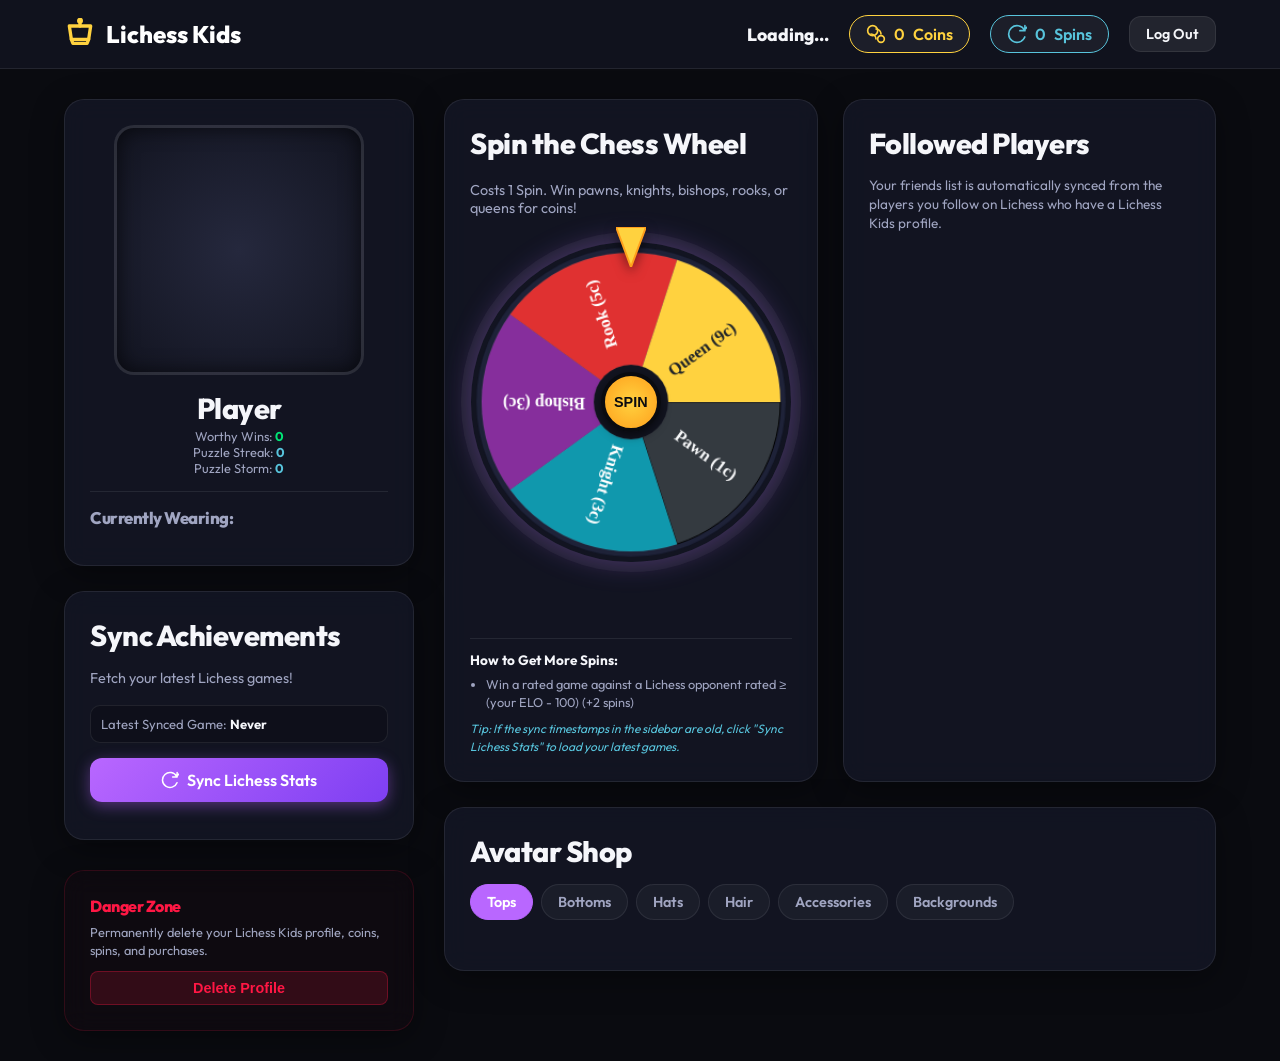
==== commit c7c1e8ac: "Award spins for puzzle Streak/Storm highs and show them on the profile Award 1 spin per puzzle in th" ====
--- a/static/dashboard.html
+++ b/static/dashboard.html
@@ -79,11 +79,14 @@
                 <div id="avatar-container" class="avatar-preview clickable-card"></div>
                 <div style="text-align: center;">
                     <h2 id="profile-name" style="margin-bottom: 2px;">Player</h2>
-                    <p style="color: var(--text-secondary); font-size: 0.9rem; margin-bottom: 4px;">
-                        Game Rating: <span id="game-rating" style="font-weight:700;color:var(--knight-color);">1500</span>
+                    <p style="color: var(--text-secondary); font-size: 0.8rem; margin-top: 0;">
+                        Worthy Wins: <span id="total-games-won" style="font-weight:700;color:var(--success);">0</span>
                     </p>
                     <p style="color: var(--text-secondary); font-size: 0.8rem; margin-top: 0;">
-                        Games Won: <span id="total-games-won" style="font-weight:700;color:var(--success);">0</span>
+                        Puzzle Streak: <span id="puzzle-streak-score" style="font-weight:700;color:var(--knight-color);">0</span>
+                    </p>
+                    <p style="color: var(--text-secondary); font-size: 0.8rem; margin-top: 0;">
+                        Puzzle Storm: <span id="puzzle-storm-score" style="font-weight:700;color:var(--knight-color);">0</span>
                     </p>
                 </div>
 
@@ -151,7 +154,7 @@
                     <!-- How to get more spins instructions -->
                     <div style="width: 100%; border-top: 1px solid var(--border-color); padding-top: 12px; margin-top: 8px; font-size: 0.8rem; line-height: 1.4; color: var(--text-secondary);">
                         <strong style="color: var(--text-primary); font-size: 0.85rem; display: block; margin-bottom: 6px;">How to Get More Spins:</strong>
-                        <ul style="padding-left: 16px; margin-bottom: 8px; display: flex; flex-direction: column; gap: 4px;">
+                        <ul id="spin-rules-list" style="padding-left: 16px; margin-bottom: 8px; display: flex; flex-direction: column; gap: 4px;">
                             <li>Win a rated game against a Lichess opponent rated &ge; (your ELO - 100) (+2 spins)</li>
                         </ul>
                         <span style="font-style: italic; font-size: 0.75rem; color: var(--knight-color);">
@@ -336,6 +339,14 @@
                 const catalogRes = await fetch('/api/assets/catalog');
                 const catalog = await catalogRes.json();
                 initAssets(catalog);
+
+                // Update spin rules list dynamic description
+                const rulesList = document.getElementById('spin-rules-list');
+                if (rulesList && catalog.spin_rules) {
+                    const spins = catalog.spin_rules.spins_per_game || 2;
+                    const offset = catalog.spin_rules.game_rating_offset || -100;
+                    rulesList.innerHTML = `<li>Win a rated game against a Lichess opponent rated &ge; (your ELO ${offset >= 0 ? '+' : ''}${offset}) (+${spins} spin${spins === 1 ? '' : 's'})</li>`;
+                }
             } catch (err) {
                 console.error("Failed to load assets catalog:", err);
             }
@@ -358,8 +369,9 @@
                 document.getElementById('spins-display').innerText = userProfile.spins_available;
 
                 // Update ratings and total counts
-                document.getElementById('game-rating').innerText = userProfile.current_game_rating;
                 document.getElementById('total-games-won').innerText = userProfile.total_games_claimed;
+                document.getElementById('puzzle-streak-score').innerText = userProfile.last_puzzle_streak_score;
+                document.getElementById('puzzle-storm-score').innerText = userProfile.last_puzzle_storm_score;
 
                 // Update Game Sync timestamps
                 const gameSyncEl = document.getElementById('latest-game-sync');
@@ -703,9 +715,13 @@
                                 }, 300);
 
                                 if (data.success) {
-                                    let totalSpins = data.games_sync_spins;
+                                    let totalSpins = data.games_sync_spins + (data.puzzle_streak_spins || 0) + (data.puzzle_storm_spins || 0);
+                                    let detail = [];
+                                    if (data.games_sync_spins > 0) detail.push(`${data.games_sync_spins} from games`);
+                                    if (data.puzzle_streak_spins > 0) detail.push(`${data.puzzle_streak_spins} from puzzle streak`);
+                                    if (data.puzzle_storm_spins > 0) detail.push(`${data.puzzle_storm_spins} from puzzle storm`);
                                     syncStatus.style.color = 'var(--success)';
-                                    syncStatus.innerText = `Sync Complete! Earned ${totalSpins} spins. Found ${data.games_eligible} games won meeting criteria.`;
+                                    syncStatus.innerText = `Sync Complete! Earned ${totalSpins} spins` + (detail.length ? ` (${detail.join(', ')})` : '') + `. Found ${data.games_eligible} games won meeting criteria.`;
                                     // Reload profile to update spins balance and ratings
                                     loadProfile();
                                 } else {
@@ -754,13 +770,20 @@
                             <div class="friend-mini-avatar" id="svg-friend-${friend.username}"></div>
                             <div class="friend-meta">
                                 <h3>${friend.username}</h3>
-                                <p>Game Rating: ${friend.current_game_rating}</p>
                             </div>
                         </div>
                         <div style="display:flex; gap:10px; align-items:center;">
                             <a href="${friend.lichess_url}" target="_blank" class="btn btn-secondary" style="padding: 6px 12px; font-size: 0.8rem; border-color: var(--knight-color); color: var(--knight-color);">Lichess</a>
                         </div>
                     `;
+                    card.style.cursor = 'pointer';
+                    card.addEventListener('click', (e) => {
+                        if (e.target.tagName.toLowerCase() === 'a' || e.target.closest('a')) {
+                            return;
+                        }
+                        window.location.href = `/user/${friend.username}`;
+                    });
+
                     friendsList.appendChild(card);
 
                     // Render friend's miniature avatar
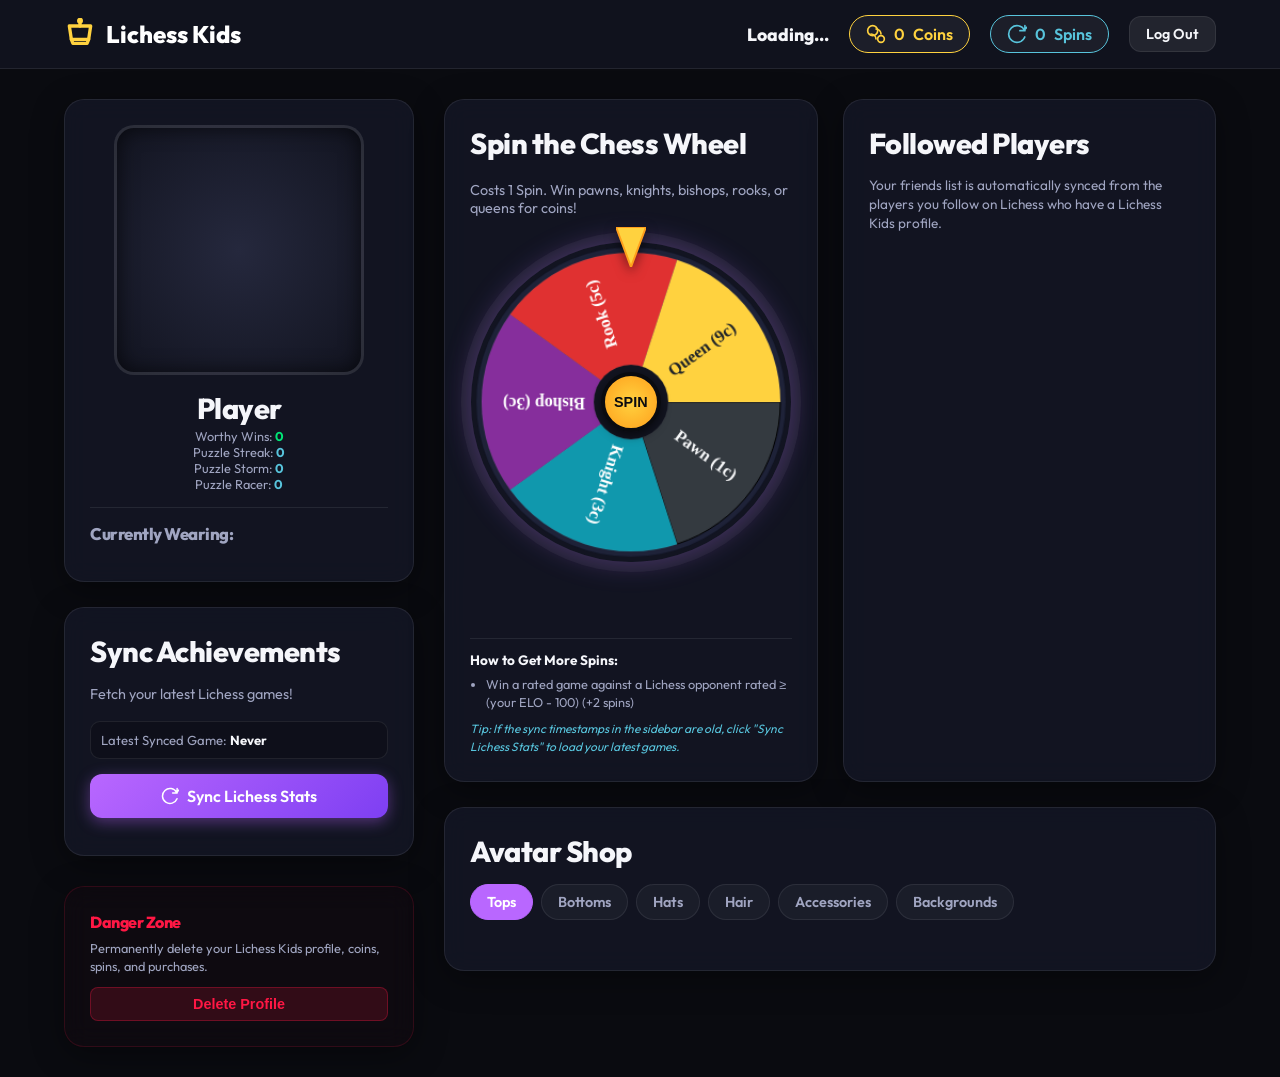
==== commit 27032e39: "Persist Lichess session, re-authorize on 401, and award Puzzle Racer spins - Keep users logged in un" ====
--- a/static/dashboard.html
+++ b/static/dashboard.html
@@ -88,6 +88,9 @@
                     <p style="color: var(--text-secondary); font-size: 0.8rem; margin-top: 0;">
                         Puzzle Storm: <span id="puzzle-storm-score" style="font-weight:700;color:var(--knight-color);">0</span>
                     </p>
+                    <p style="color: var(--text-secondary); font-size: 0.8rem; margin-top: 0;">
+                        Puzzle Racer: <span id="puzzle-racer-score" style="font-weight:700;color:var(--knight-color);">0</span>
+                    </p>
                 </div>
 
                 <!-- Equipped Items List -->
@@ -372,6 +375,7 @@
                 document.getElementById('total-games-won').innerText = userProfile.total_games_claimed;
                 document.getElementById('puzzle-streak-score').innerText = userProfile.last_puzzle_streak_score;
                 document.getElementById('puzzle-storm-score').innerText = userProfile.last_puzzle_storm_score;
+                document.getElementById('puzzle-racer-score').innerText = userProfile.last_puzzle_racer_score;
 
                 // Update Game Sync timestamps
                 const gameSyncEl = document.getElementById('latest-game-sync');
@@ -714,12 +718,20 @@
                                     progressContainer.style.display = 'none';
                                 }, 300);
 
+                                if (data.reauthorize) {
+                                    // Stored Lichess token expired/revoked: send the user
+                                    // back to Lichess to re-authorize.
+                                    window.location.href = data.reauthorize_url || '/api/oauth/start?redirect=1';
+                                    return;
+                                }
+
                                 if (data.success) {
-                                    let totalSpins = data.games_sync_spins + (data.puzzle_streak_spins || 0) + (data.puzzle_storm_spins || 0);
+                                    let totalSpins = data.games_sync_spins + (data.puzzle_streak_spins || 0) + (data.puzzle_storm_spins || 0) + (data.puzzle_racer_spins || 0);
                                     let detail = [];
                                     if (data.games_sync_spins > 0) detail.push(`${data.games_sync_spins} from games`);
                                     if (data.puzzle_streak_spins > 0) detail.push(`${data.puzzle_streak_spins} from puzzle streak`);
                                     if (data.puzzle_storm_spins > 0) detail.push(`${data.puzzle_storm_spins} from puzzle storm`);
+                                    if (data.puzzle_racer_spins > 0) detail.push(`${data.puzzle_racer_spins} from puzzle racer`);
                                     syncStatus.style.color = 'var(--success)';
                                     syncStatus.innerText = `Sync Complete! Earned ${totalSpins} spins` + (detail.length ? ` (${detail.join(', ')})` : '') + `. Found ${data.games_eligible} games won meeting criteria.`;
                                     // Reload profile to update spins balance and ratings
@@ -754,6 +766,15 @@
         async function loadFriends() {
             try {
                 const res = await fetch('/api/friends');
+                if (res.status === 401) {
+                    const body = await res.json().catch(() => ({}));
+                    if (body.reauthorize) {
+                        window.location.href = body.reauthorize_url || '/api/oauth/start?redirect=1';
+                        return;
+                    }
+                    window.location.href = '/login.html';
+                    return;
+                }
                 const friends = await res.json();
                 friendsList.innerHTML = '';
 
